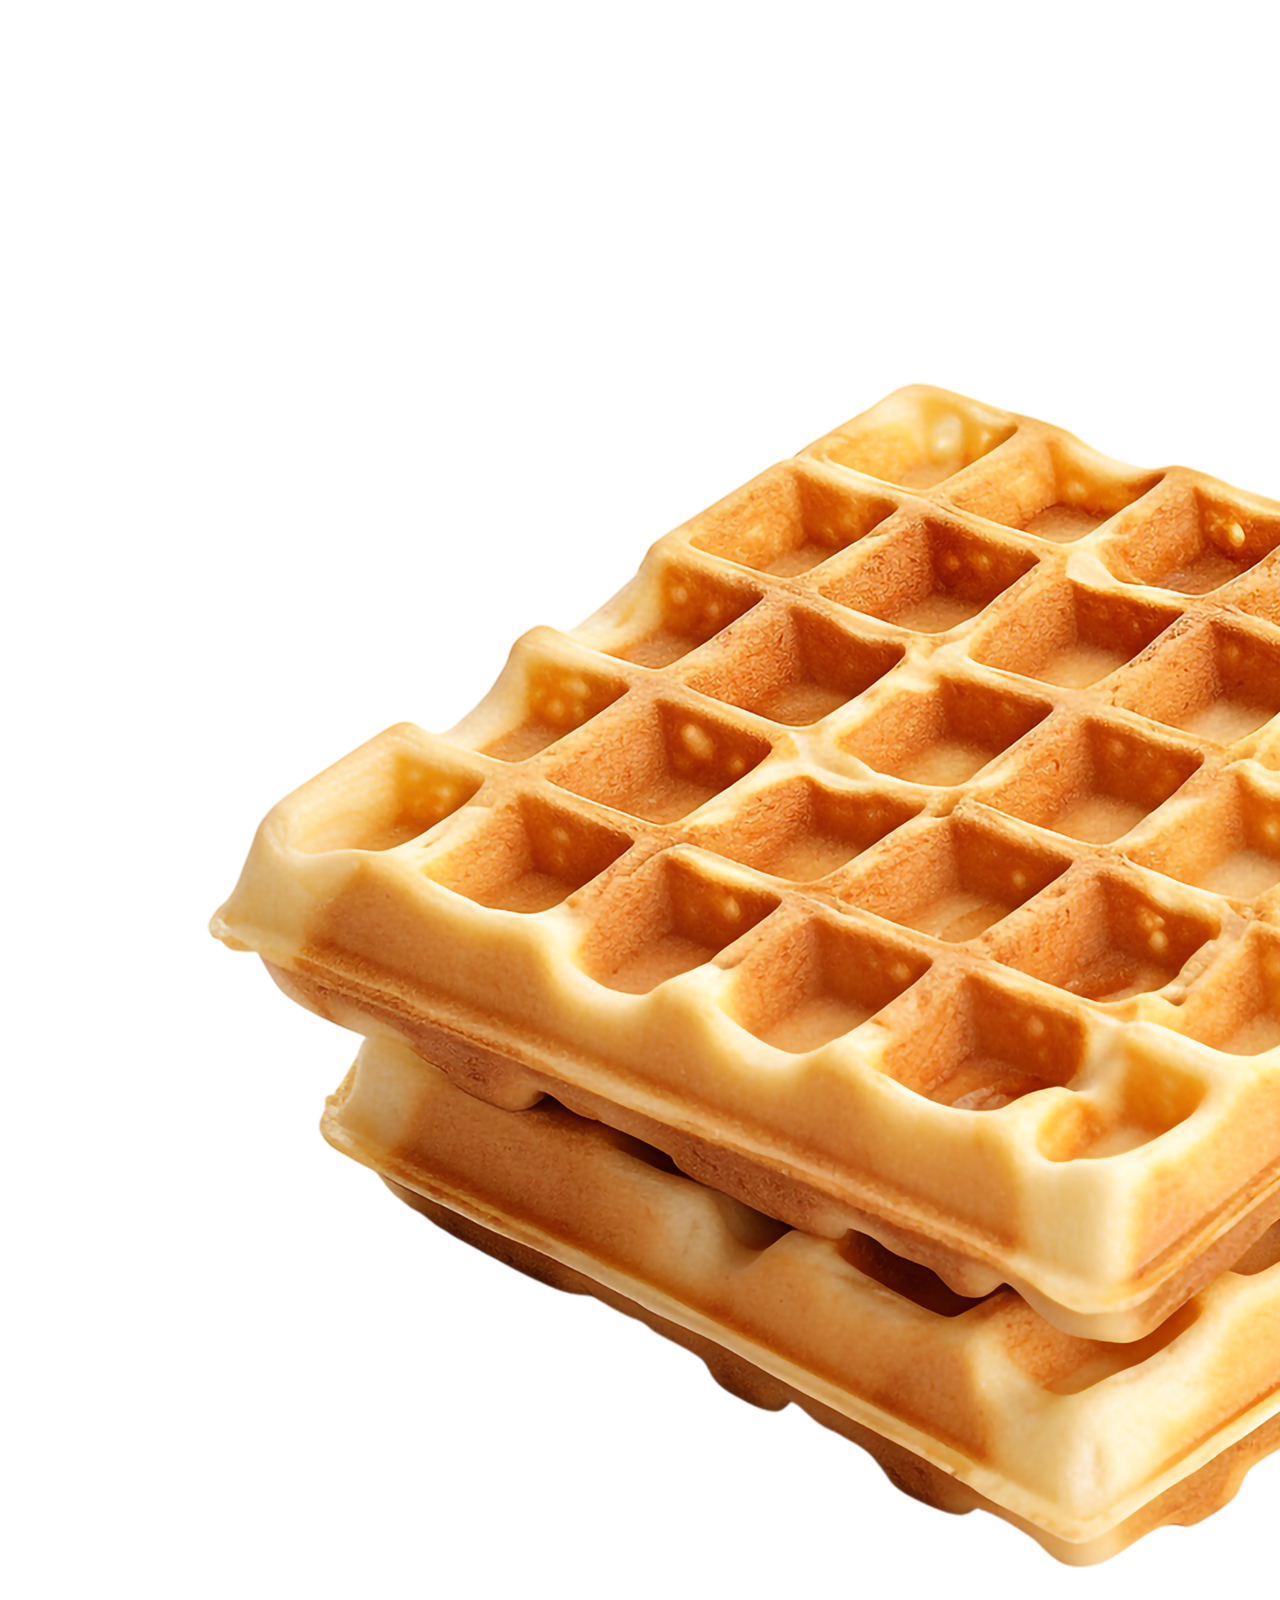
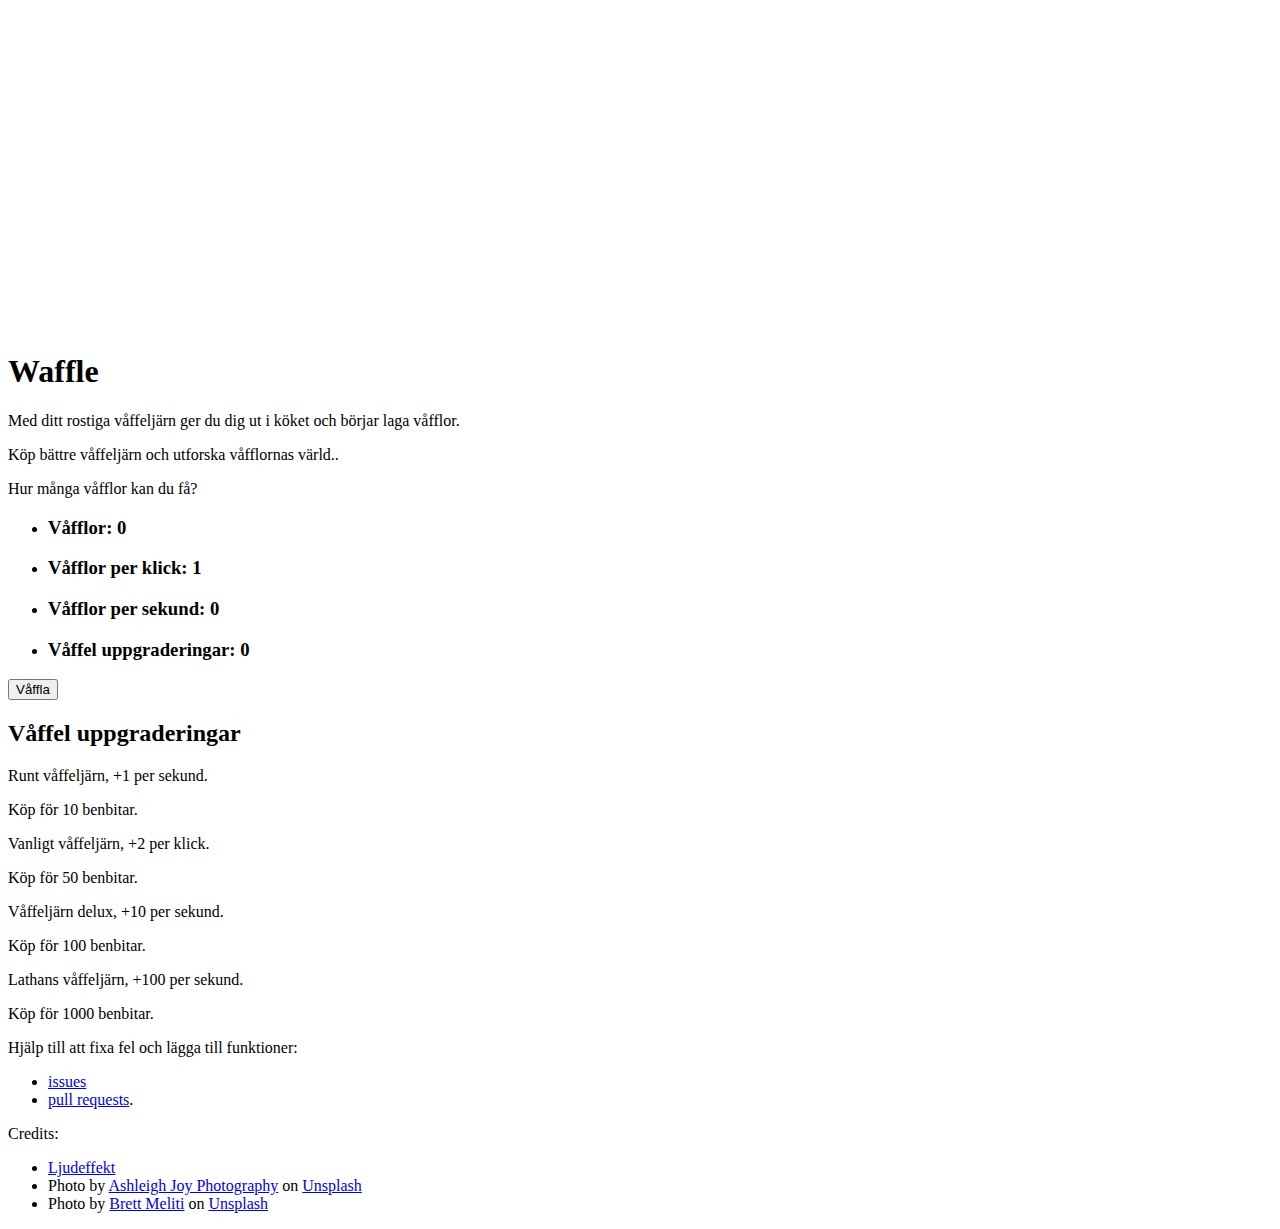
==== index.html @ 41c1b814 "2025-03-25 VÅFFLOR fixade" ====
<!DOCTYPE html>
<html lang="sv">

<head>
    <meta charset="UTF-8">
    <meta http-equiv="X-UA-Compatible" content="IE=edge">
    <meta name="viewport" content="width=device-width, initial-scale=1.0">
    <link rel="stylesheet" href="css/reset.css">
    <link rel="stylesheet" href="css/style.css">
    <title>Waffle Clicker</title>
</head>

<body>
    <audio id="swoosh" src="audio/607251__d4xx__swoosh-2.wav"></audio>
    <header class="hero">
        <picture>
            <source srcset="img/waffles.png">
            <source srcset="img/waffles.png">
            <source srcset="img/waffles.png">
            <source srcset="img/waffles.png">
            <img src="img/waffles.png" alt="">
        </picture>
        <div class="hero-gradient"></div>
        <div class="container hero-content">
            <h1>Waffle </h1>
            <div class="lead">
                <p>Med ditt rostiga våffeljärn ger du dig ut i köket och börjar laga våfflor.</p>
                <p>Köp bättre våffeljärn och utforska våfflornas värld..</p>
                <p>Hur många våfflor kan du få?</p>
            </div>
        </div>
    </header>
    <main class="container">
        <article class="game">
            <div class="game-hud">
                <ul class="game-currency">
                    <li class="item">
                        <h3>Våfflor: <span id="money"></span></h3>
                    </li>
                    <li class="item">
                        <h3>Våfflor per klick: <span id="mpc"></span></h3>
                    </li>
                    <li class="item">
                        <h3>Våfflor per sekund: <span id="mps"></span></h3>
                    </li>
                    <li class="item">
                        <h3>Våffel uppgraderingar: <span id="upgrades"></span></h3>
                    </li>
                </ul>
                <div class="game-controls">
                    <button id="game-button">Våffla</button>
                </div>
            </div>
            <div class="w-100">
                <h2>Våffel uppgraderingar</h2>
                <div id="upgradelist"></div>
            </div>
        </article>
    </main>
    <div id="msgbox"></div>
    <footer class="container footer">
        <div>
            <p>Hjälp till att fixa fel och lägga till funktioner:</p>
            <ul>
                <li>
                    <a href="https://github.com/jensnti/clicker/issues">issues</a>
                </li>
                <li>
                    <a href="https://github.com/jensnti/clicker/pulls">pull requests</a>.
                </li>
            </ul>
        </div>
        <div>
            <p>Credits:</p>
            <ul>
                <li>
                    <a href="https://freesound.org/s/607251/">Ljudeffekt</a>
                </li>
                <li>
                    Photo by <a
                        href="https://unsplash.com/@ashleighjoyphotography?utm_source=unsplash&utm_medium=referral&utm_content=creditCopyText">Ashleigh
                        Joy Photography</a> on <a
                        href="https://unsplash.com/photos/uyRku9KF2N8?utm_source=unsplash&utm_medium=referral&utm_content=creditCopyText">Unsplash</a>
                </li>
                <li>
                    Photo by <a
                        href="https://unsplash.com/es/@bmeliti?utm_source=unsplash&utm_medium=referral&utm_content=creditCopyText">Brett
                        Meliti</a> on <a
                        href="https://unsplash.com/photos/RgkYMfFopIA?utm_source=unsplash&utm_medium=referral&utm_content=creditCopyText">Unsplash</a>
                </li>
            </ul>
        </div>
    </footer>
    <script src="js/clicker.js"></script>
</body>

</html>
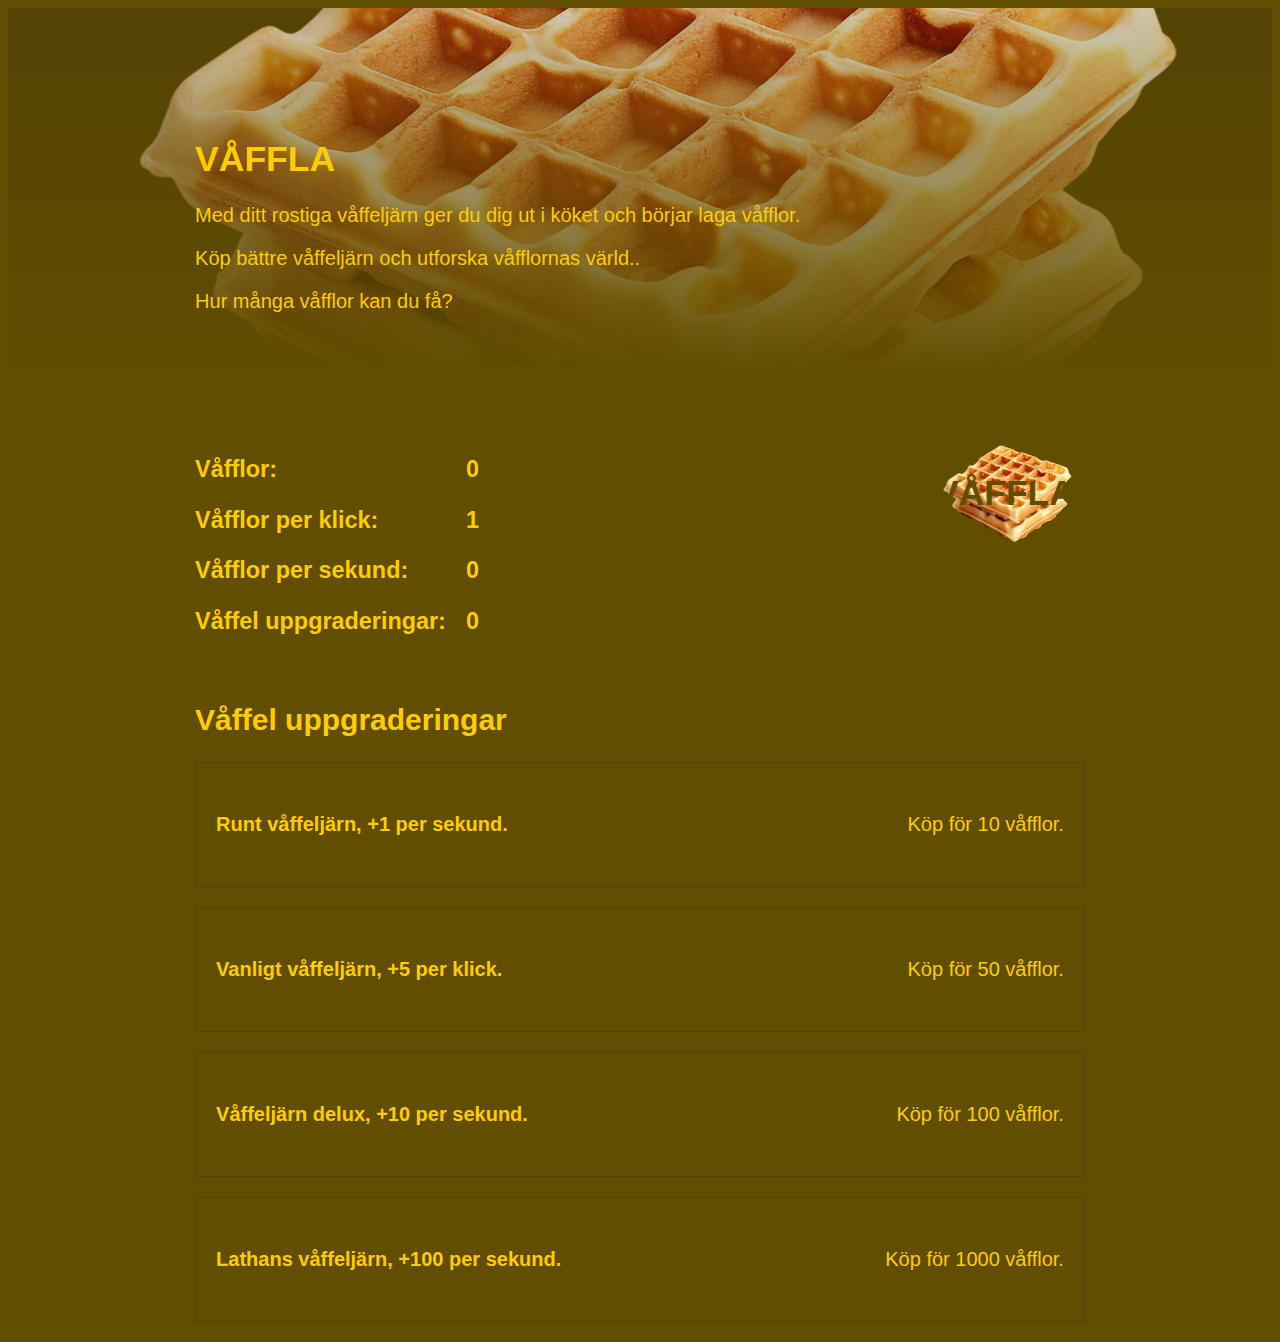
==== commit 07afea9c: "cLICKER nästan färdig" ====
--- a/index.html
+++ b/index.html
@@ -7,7 +7,7 @@
     <meta name="viewport" content="width=device-width, initial-scale=1.0">
     <link rel="stylesheet" href="css/reset.css">
     <link rel="stylesheet" href="css/style.css">
-    <title>Waffle Clicker</title>
+    <title>Våffel Klicker</title>
 </head>
 
 <body>
@@ -22,7 +22,7 @@
         </picture>
         <div class="hero-gradient"></div>
         <div class="container hero-content">
-            <h1>Waffle </h1>
+            <h1>Våffla </h1>
             <div class="lead">
                 <p>Med ditt rostiga våffeljärn ger du dig ut i köket och börjar laga våfflor.</p>
                 <p>Köp bättre våffeljärn och utforska våfflornas värld..</p>
@@ -58,39 +58,7 @@
         </article>
     </main>
     <div id="msgbox"></div>
-    <footer class="container footer">
-        <div>
-            <p>Hjälp till att fixa fel och lägga till funktioner:</p>
-            <ul>
-                <li>
-                    <a href="https://github.com/jensnti/clicker/issues">issues</a>
-                </li>
-                <li>
-                    <a href="https://github.com/jensnti/clicker/pulls">pull requests</a>.
-                </li>
-            </ul>
-        </div>
-        <div>
-            <p>Credits:</p>
-            <ul>
-                <li>
-                    <a href="https://freesound.org/s/607251/">Ljudeffekt</a>
-                </li>
-                <li>
-                    Photo by <a
-                        href="https://unsplash.com/@ashleighjoyphotography?utm_source=unsplash&utm_medium=referral&utm_content=creditCopyText">Ashleigh
-                        Joy Photography</a> on <a
-                        href="https://unsplash.com/photos/uyRku9KF2N8?utm_source=unsplash&utm_medium=referral&utm_content=creditCopyText">Unsplash</a>
-                </li>
-                <li>
-                    Photo by <a
-                        href="https://unsplash.com/es/@bmeliti?utm_source=unsplash&utm_medium=referral&utm_content=creditCopyText">Brett
-                        Meliti</a> on <a
-                        href="https://unsplash.com/photos/RgkYMfFopIA?utm_source=unsplash&utm_medium=referral&utm_content=creditCopyText">Unsplash</a>
-                </li>
-            </ul>
-        </div>
-    </footer>
+   
     <script src="js/clicker.js"></script>
 </body>
 
--- a/css/style.css
+++ b/css/style.css
@@ -0,0 +1,239 @@
+/* @link https://utopia.fyi/type/calculator?c=320,18,1.2,1240,20,1.333,5,2,&s=0.75|0.5|0.25,1.5|2|3|4|6,s-l&g=s,l,xl,12 */
+/* @link https://utopia.fyi/space/calculator?c=320,18,1.2,1240,20,1.333,5,2,&s=0.75|0.5|0.25,1.5|2|3|4|6,s-l&g=s,l,xl,12 */
+
+:root {
+    --color-lighter: hsl(84, 84%, 19%);
+    --color-light: hsl(48, 100%, 19%);
+    --color-dark: hsl(48, 100%, 19%);
+    --color-text: hsl(48, 100%, 50%);
+    --color-dark-transparent: hsla(360, 10%, 10%, 0.2);
+
+    --step--1: clamp(0.94rem, calc(0.94rem + 0vw), 0.94rem);
+    --step-0: clamp(1.13rem, calc(1.08rem + 0.22vw), 1.25rem);
+    --step-1: clamp(1.35rem, calc(1.24rem + 0.55vw), 1.67rem);
+    --step-2: clamp(1.62rem, calc(1.41rem + 1.05vw), 2.22rem);
+
+    --space-xs-s: clamp(0.88rem, calc(0.74rem + 0.65vw), 1.25rem);
+    --space-s-m: clamp(1.13rem, calc(0.86rem + 1.3vw), 1.88rem);
+    --space-m-l: clamp(1.69rem, calc(1.4rem + 1.41vw), 2.5rem);
+    --space-l-xl: clamp(2.25rem, calc(1.73rem + 2.61vw), 3.75rem);
+
+    --space-2xl-3xl: clamp(4.5rem, calc(3.46rem + 5.22vw), 7.5rem);
+
+    --space-4xl-5xl: clamp(7.88rem, calc(7.14rem + 3.7vw), 10rem);
+}
+
+body {
+    background-color: var(--color-light);
+    color: var(--color-text);
+    font-family: sans-serif;
+    font-size: var(--step-0);
+}
+
+h1 {
+    font-size: var(--step-2);
+    text-transform: uppercase;
+    font-weight: 700;
+    max-width: 20ch;
+}
+
+/* göm audio, används för att preloada ljudet */
+audio {
+    display: none;
+}
+
+.container {
+    width: min(80ch, 100vw - var(--space-l-xl));
+    margin-inline: auto;
+}
+
+.footer {
+    --min: 30ch;
+
+    margin-top: auto;
+    padding: var(--space-l-xl) 0;
+    display: grid;
+    grid-template-columns: repeat(auto-fit, minmax(min(100%, var(--min)), 1fr));
+    gap: var(--space-s-m);
+}
+.footer > * {
+    font-size: var(--step--1);
+}
+.hero {
+    display: grid;
+    grid-template-areas: 'stack';
+}
+
+.hero-gradient {
+    grid-area: stack;
+    place-self: end;
+    width: 100%;
+    height: 100%;
+    background: linear-gradient(
+        0deg,
+        var(--color-dark),
+        var(--color-dark-transparent)
+    );
+}
+
+.hero > picture {
+    place-self: center;
+    grid-area: stack;
+    width: 100%;
+    height: 100%;
+}
+
+.hero img {
+    width: 100%;
+    height: 40vh;
+    aspect-ratio: 16/9;
+    object-fit: cover;
+}
+
+.hero-content {
+    grid-area: stack;
+    place-self: end;
+    padding: var(--space-m-l) 0;
+    color: var(--color-ligt);
+}
+
+@media (max-width: 30rem) {
+    .lead {
+        display: none;
+    }
+    .hero > picture {
+        max-height: 15vh;
+    }
+}
+
+.game {
+    margin-top: var(--space-m-l);
+}
+
+/* flex och space between ordnar layouten för speldata och knappen på desktop */
+.game-hud {
+    display: flex;
+    justify-content: space-between;
+}
+
+.game-currency {
+    list-style: none;
+    padding: 0;
+}
+
+/* game-currency är en lista med list items */
+.item > h3 {
+    display: flex;
+    justify-content: space-between;
+    gap: var(--space-xs-s);
+}
+
+@media (max-width: 30rem) {
+    .game-hud {
+        flex-direction: column-reverse;
+    }
+    .game-controls {
+        place-self: center;
+    }
+}
+
+/* för spelelementet används #id som selektor för att skapa css reglerna */
+#game-button {
+    width: var(--space-4xl-5xl);
+    height: var(--space-4xl-5xl);
+    font-size: var(--step-2);
+    background: url('../img/waffles.png');
+    background-size: cover;
+    background-position: center;
+    border: 2px solid transparent;
+    color: var(--color-dark);
+    text-transform: uppercase;
+    font-weight: 700;
+    cursor: pointer;
+}
+
+#game-button:hover {
+    border-color: var(--color-dark-transparent);
+}
+
+#game-button:active {
+    border-color: var(--color-dark);
+    background-color: var(--color-dark-transparent);
+}
+
+/* #msgbox är elementet som visar sidans toasts, popupmeddelanden
+* fixed fungerar liknande absolute för att positionera element på ett fast ställe
+* vi använder måttet vmin som skalas efter webbläsarens storlek
+*/
+#msgbox {
+    position: fixed;
+    right: 2vmin;
+    bottom: 2vmin;
+    min-width: 16rem;
+}
+
+#msgbox > p {
+    margin-bottom: var(--space-xs-s);
+    padding: var(--space-xs-s);
+}
+
+/* de här klasserna används för att bestämma stilen på de olika storternas
+ * meddelanden. Javascript används för att lägga till stilen på meddelandet
+ */
+.warning {
+    background-color: palevioletred;
+}
+
+.success {
+    background-color: mediumspringgreen;
+}
+
+.achievement {
+    color: var(--color-light);
+    background-color: rebeccapurple;
+}
+
+/* dessa kort används för spelets uppgraderingar 
+ * lägg märke till padding och margin för att ge elementen lite luft och 
+ * skapa en mer lättläst struktur
+ */
+.card {
+    display: flex;
+    justify-content: space-between;
+    cursor: pointer;
+    border: 1px solid var(--color-dark-transparent);
+    margin: var(--space-xs-s) 0;
+    padding: var(--space-s-m) var(--space-xs-s);
+}
+
+.card:hover {
+    background-color: var(--color-lighter);
+}
+
+.card p:not(.title) {
+    text-align: end;
+}
+/* klassen används på kortets titel, font-weight: 600 gör fonten fetare, en normal
+ * font vikt är oftast 400
+ */
+.title {
+    font-weight: 600;
+}
+
+/* animation och klass för att blinka texten */
+
+@keyframes flash {
+    0% {
+        color: var(--color-dakz);
+    }
+    50% {
+        color: var(--color-dark-transparent);
+    }
+    100% {
+        color: var(--color-dark);
+    }
+}
+
+.active {
+    animation: flash 1s infinite;
+}
